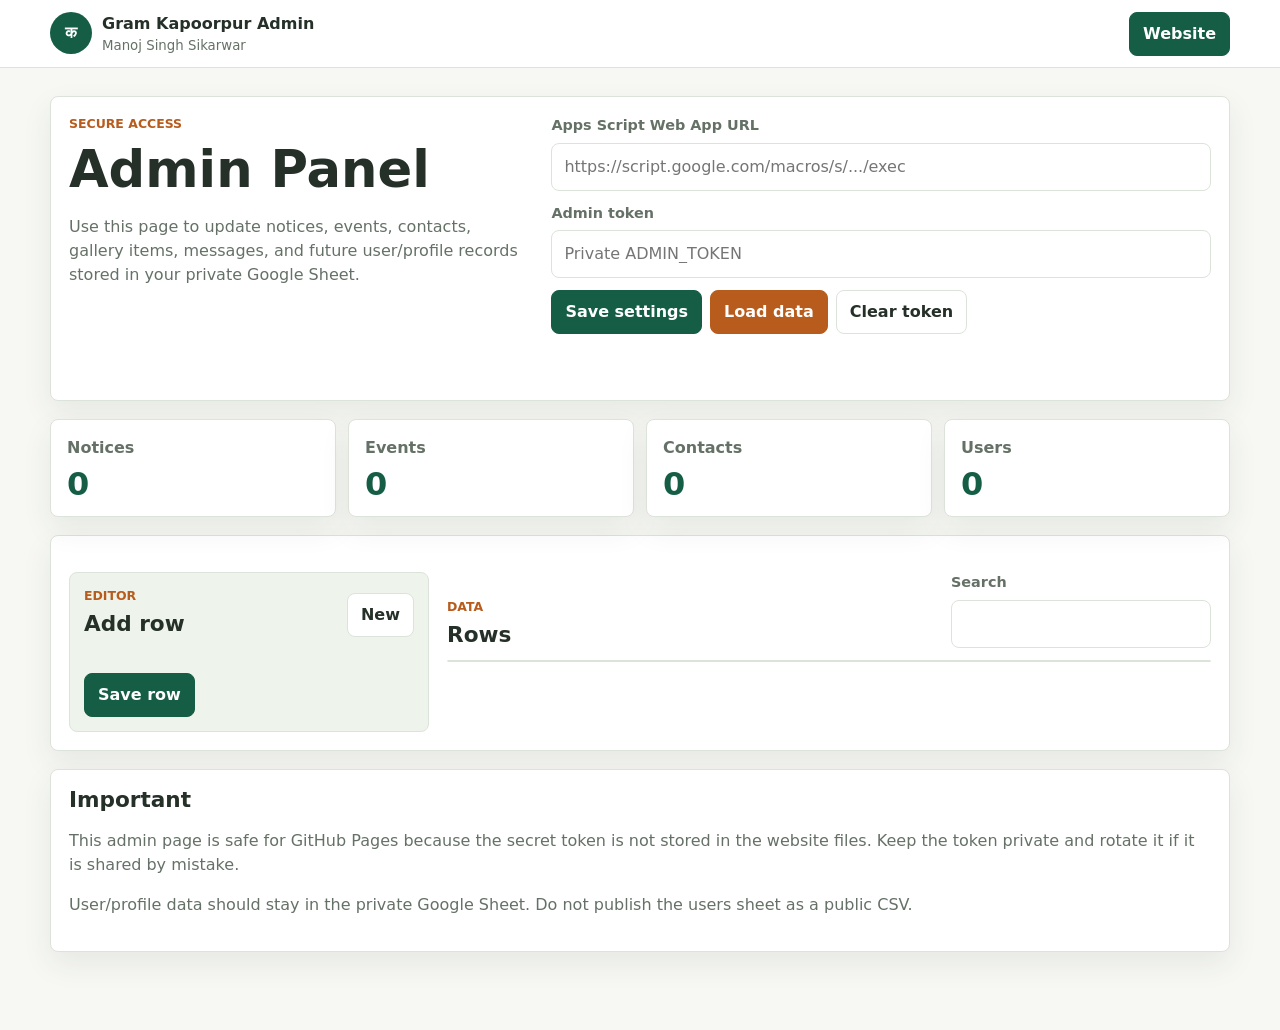
==== admin.html @ 26a429f3 "Publish Gram Kapoorpur website" ====
<!doctype html>
<html lang="hi">
<head>
  <meta charset="utf-8">
  <meta name="viewport" content="width=device-width, initial-scale=1">
  <meta name="robots" content="noindex,nofollow">
  <title>Admin | Gram Kapoorpur</title>
  <meta name="theme-color" content="#155e45">
  <link rel="icon" href="assets/favicon.svg" type="image/svg+xml">
  <link rel="stylesheet" href="admin.css">
  <script src="config.js" defer></script>
  <script src="admin.js" defer></script>
</head>
<body>
  <header class="admin-header">
    <a class="brand" href="index.html">
      <span class="brand-mark">क</span>
      <span>
        <strong>Gram Kapoorpur Admin</strong>
        <small>Manoj Singh Sikarwar</small>
      </span>
    </a>
    <a class="site-link" href="index.html">Website</a>
  </header>

  <main class="admin-shell">
    <section class="panel setup-panel" aria-labelledby="setupTitle">
      <div>
        <p class="eyebrow">Secure access</p>
        <h1 id="setupTitle">Admin Panel</h1>
        <p class="muted">Use this page to update notices, events, contacts, gallery items, messages, and future user/profile records stored in your private Google Sheet.</p>
      </div>

      <form id="settingsForm" class="settings-grid">
        <label>
          <span>Apps Script Web App URL</span>
          <input id="endpointInput" type="url" placeholder="https://script.google.com/macros/s/.../exec" autocomplete="off">
        </label>
        <label>
          <span>Admin token</span>
          <input id="tokenInput" type="password" placeholder="Private ADMIN_TOKEN" autocomplete="current-password">
        </label>
        <div class="button-row">
          <button type="submit">Save settings</button>
          <button type="button" class="secondary" id="loadButton">Load data</button>
          <button type="button" class="ghost" id="logoutButton">Clear token</button>
        </div>
      </form>
      <p class="status-line" id="statusLine" role="status" aria-live="polite"></p>
    </section>

    <section class="stats-grid" aria-label="Admin summary">
      <article><span>Notices</span><strong id="statNotices">0</strong></article>
      <article><span>Events</span><strong id="statEvents">0</strong></article>
      <article><span>Contacts</span><strong id="statDirectory">0</strong></article>
      <article><span>Users</span><strong id="statUsers">0</strong></article>
    </section>

    <section class="panel">
      <div class="tabs" id="tabs" role="tablist" aria-label="Admin sections"></div>
      <div class="admin-layout">
        <form class="editor" id="rowForm">
          <div class="editor-head">
            <div>
              <p class="eyebrow" id="editorEyebrow">Editor</p>
              <h2 id="editorTitle">Add row</h2>
            </div>
            <button type="button" class="ghost" id="resetFormButton">New</button>
          </div>
          <div id="formFields" class="form-fields"></div>
          <div class="button-row">
            <button type="submit" id="saveRowButton">Save row</button>
          </div>
          <input type="hidden" id="editingSheet">
          <input type="hidden" id="editingRow">
        </form>

        <div class="table-wrap">
          <div class="table-head">
            <div>
              <p class="eyebrow" id="tableEyebrow">Data</p>
              <h2 id="tableTitle">Rows</h2>
            </div>
            <label class="search-field">
              <span>Search</span>
              <input id="tableSearch" type="search" autocomplete="off">
            </label>
          </div>
          <div id="tableContainer" class="table-container"></div>
        </div>
      </div>
    </section>

    <section class="panel help-panel">
      <h2>Important</h2>
      <p>This admin page is safe for GitHub Pages because the secret token is not stored in the website files. Keep the token private and rotate it if it is shared by mistake.</p>
      <p>User/profile data should stay in the private Google Sheet. Do not publish the users sheet as a public CSV.</p>
    </section>
  </main>
</body>
</html>
---- admin.css ----
:root {
  --bg: #f7f8f4;
  --surface: #ffffff;
  --surface-soft: #eef4eb;
  --text: #243028;
  --muted: #657167;
  --primary: #155e45;
  --primary-strong: #0f4635;
  --accent: #b85c1d;
  --danger: #a8332f;
  --line: #dce3da;
  --shadow: 0 12px 30px rgba(37, 49, 41, 0.08);
  --radius: 8px;
  --container: 1180px;
}

* {
  box-sizing: border-box;
}

body {
  margin: 0;
  background: var(--bg);
  color: var(--text);
  font-family: "Nirmala UI", Mangal, system-ui, -apple-system, BlinkMacSystemFont, "Segoe UI", sans-serif;
  line-height: 1.5;
}

button,
input,
select,
textarea {
  font: inherit;
}

a {
  color: inherit;
  text-decoration: none;
}

.admin-header {
  position: sticky;
  top: 0;
  z-index: 20;
  display: flex;
  align-items: center;
  justify-content: space-between;
  gap: 18px;
  min-height: 68px;
  padding: 10px max(18px, calc((100vw - var(--container)) / 2));
  border-bottom: 1px solid var(--line);
  background: rgba(255, 255, 255, 0.94);
  backdrop-filter: blur(10px);
}

.brand {
  display: inline-flex;
  align-items: center;
  gap: 10px;
}

.brand-mark {
  display: grid;
  place-items: center;
  width: 42px;
  height: 42px;
  border-radius: 50%;
  background: var(--primary);
  color: #fff;
  font-weight: 900;
}

.brand strong,
.brand small {
  display: block;
}

.brand small,
.muted {
  color: var(--muted);
}

.site-link,
button {
  min-height: 42px;
  border: 1px solid var(--primary);
  border-radius: var(--radius);
  background: var(--primary);
  color: #fff;
  cursor: pointer;
  font-weight: 900;
  padding: 9px 13px;
}

button:hover,
button:focus-visible,
.site-link:hover,
.site-link:focus-visible {
  background: var(--primary-strong);
}

button.secondary {
  border-color: var(--accent);
  background: var(--accent);
}

button.ghost {
  border-color: var(--line);
  background: #fff;
  color: var(--text);
}

button.danger {
  border-color: var(--danger);
  background: var(--danger);
}

button.small {
  min-height: 34px;
  padding: 6px 9px;
  font-size: 0.88rem;
}

.admin-shell {
  width: min(var(--container), calc(100% - 28px));
  margin: 0 auto;
  padding: 28px 0 60px;
}

.panel,
.stats-grid article {
  border: 1px solid var(--line);
  border-radius: var(--radius);
  background: var(--surface);
  box-shadow: var(--shadow);
}

.panel {
  margin-bottom: 18px;
  padding: 18px;
}

.setup-panel {
  display: grid;
  grid-template-columns: 0.82fr 1.18fr;
  gap: 24px;
}

.eyebrow {
  margin: 0 0 6px;
  color: var(--accent);
  font-size: 0.78rem;
  font-weight: 900;
  letter-spacing: 0;
  text-transform: uppercase;
}

h1,
h2 {
  margin: 0;
  line-height: 1.15;
}

h1 {
  font-size: clamp(2rem, 4vw, 3.2rem);
}

h2 {
  font-size: 1.35rem;
}

.settings-grid,
.editor,
.form-fields {
  display: grid;
  gap: 12px;
}

label {
  display: grid;
  gap: 6px;
}

label span,
.search-field span {
  color: var(--muted);
  font-size: 0.9rem;
  font-weight: 900;
}

input,
select,
textarea {
  width: 100%;
  border: 1px solid var(--line);
  border-radius: var(--radius);
  background: #fff;
  color: var(--text);
  padding: 11px 12px;
  outline: 0;
}

textarea {
  min-height: 92px;
  resize: vertical;
}

input:focus,
select:focus,
textarea:focus {
  border-color: var(--primary);
  box-shadow: 0 0 0 3px rgba(21, 94, 69, 0.14);
}

.button-row {
  display: flex;
  flex-wrap: wrap;
  gap: 8px;
}

.status-line {
  min-height: 24px;
  margin: 0;
  color: var(--muted);
  font-weight: 900;
}

.status-line.good {
  color: var(--primary);
}

.status-line.bad {
  color: var(--danger);
}

.stats-grid {
  display: grid;
  grid-template-columns: repeat(4, 1fr);
  gap: 12px;
  margin-bottom: 18px;
}

.stats-grid article {
  padding: 16px;
}

.stats-grid span {
  display: block;
  color: var(--muted);
  font-weight: 900;
}

.stats-grid strong {
  display: block;
  color: var(--primary);
  font-size: 2rem;
  line-height: 1;
  margin-top: 8px;
}

.tabs {
  display: flex;
  flex-wrap: wrap;
  gap: 6px;
  margin-bottom: 18px;
}

.tabs button {
  border-color: var(--line);
  background: #fff;
  color: var(--muted);
}

.tabs button.active {
  border-color: var(--primary);
  background: var(--primary);
  color: #fff;
}

.admin-layout {
  display: grid;
  grid-template-columns: minmax(280px, 360px) minmax(0, 1fr);
  gap: 18px;
  align-items: start;
}

.editor {
  border: 1px solid var(--line);
  border-radius: var(--radius);
  background: var(--surface-soft);
  padding: 14px;
}

.editor-head,
.table-head {
  display: flex;
  align-items: end;
  justify-content: space-between;
  gap: 12px;
  margin-bottom: 12px;
}

.search-field {
  min-width: min(260px, 100%);
}

.table-wrap {
  min-width: 0;
}

.table-container {
  overflow: auto;
  border: 1px solid var(--line);
  border-radius: var(--radius);
  background: #fff;
}

table {
  width: 100%;
  min-width: 760px;
  border-collapse: collapse;
}

th,
td {
  border-bottom: 1px solid var(--line);
  padding: 10px;
  text-align: left;
  vertical-align: top;
}

th {
  position: sticky;
  top: 0;
  background: var(--surface-soft);
  color: var(--primary);
  font-size: 0.84rem;
  font-weight: 900;
  white-space: nowrap;
}

td {
  color: var(--text);
  font-size: 0.92rem;
}

td.actions {
  min-width: 205px;
}

.actions-row {
  display: flex;
  flex-wrap: wrap;
  gap: 6px;
}

.empty {
  margin: 0;
  padding: 24px;
  color: var(--muted);
  text-align: center;
}

.help-panel {
  color: var(--muted);
}

.help-panel h2 {
  color: var(--text);
  margin-bottom: 8px;
}

@media (max-width: 900px) {
  .setup-panel,
  .admin-layout {
    grid-template-columns: 1fr;
  }

  .stats-grid {
    grid-template-columns: repeat(2, 1fr);
  }

  .editor-head,
  .table-head {
    display: grid;
    align-items: start;
  }
}

@media (max-width: 520px) {
  .admin-header {
    padding-left: 12px;
    padding-right: 12px;
  }

  .brand small {
    display: none;
  }

  .stats-grid {
    grid-template-columns: 1fr;
  }
}
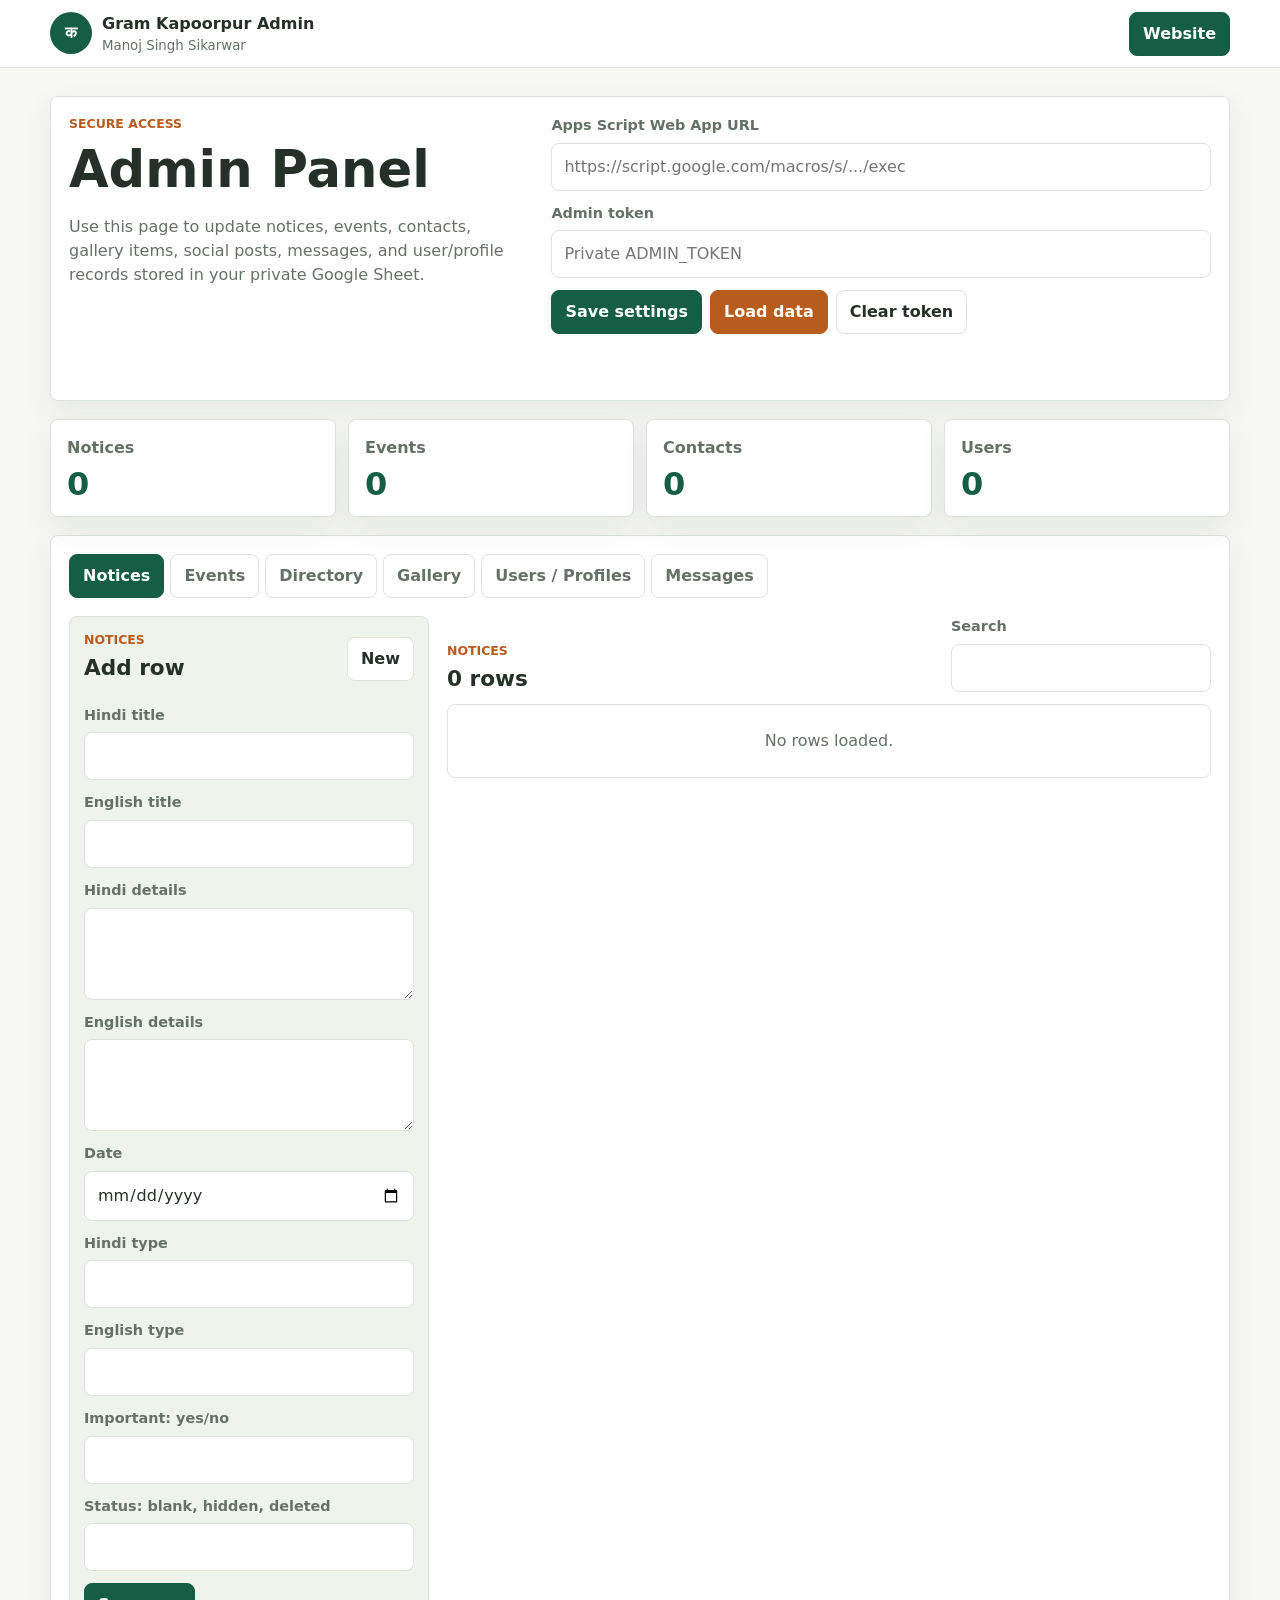
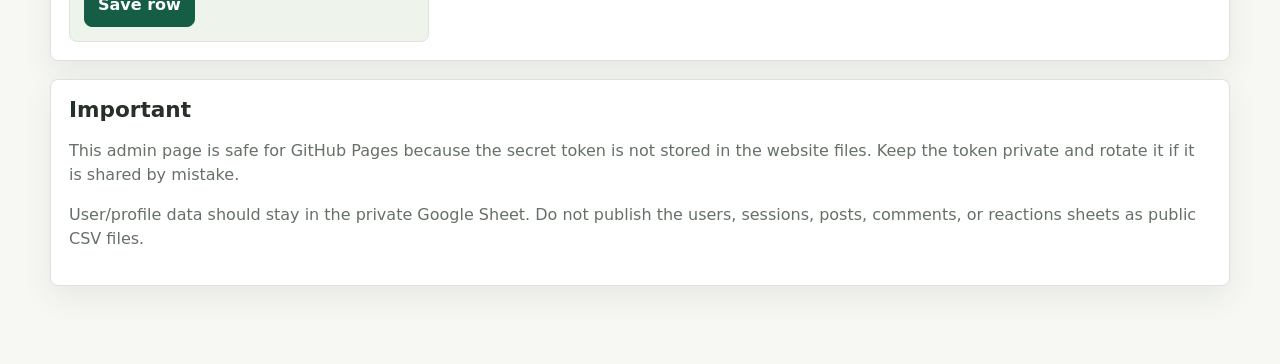
==== commit 288e698c: "Add Kapoorpur Social login network" ====
--- a/admin.html
+++ b/admin.html
@@ -28,7 +28,7 @@
       <div>
         <p class="eyebrow">Secure access</p>
         <h1 id="setupTitle">Admin Panel</h1>
-        <p class="muted">Use this page to update notices, events, contacts, gallery items, messages, and future user/profile records stored in your private Google Sheet.</p>
+      <p class="muted">Use this page to update notices, events, contacts, gallery items, social posts, messages, and user/profile records stored in your private Google Sheet.</p>
       </div>
 
       <form id="settingsForm" class="settings-grid">
@@ -94,7 +94,7 @@
     <section class="panel help-panel">
       <h2>Important</h2>
       <p>This admin page is safe for GitHub Pages because the secret token is not stored in the website files. Keep the token private and rotate it if it is shared by mistake.</p>
-      <p>User/profile data should stay in the private Google Sheet. Do not publish the users sheet as a public CSV.</p>
+      <p>User/profile data should stay in the private Google Sheet. Do not publish the users, sessions, posts, comments, or reactions sheets as public CSV files.</p>
     </section>
   </main>
 </body>
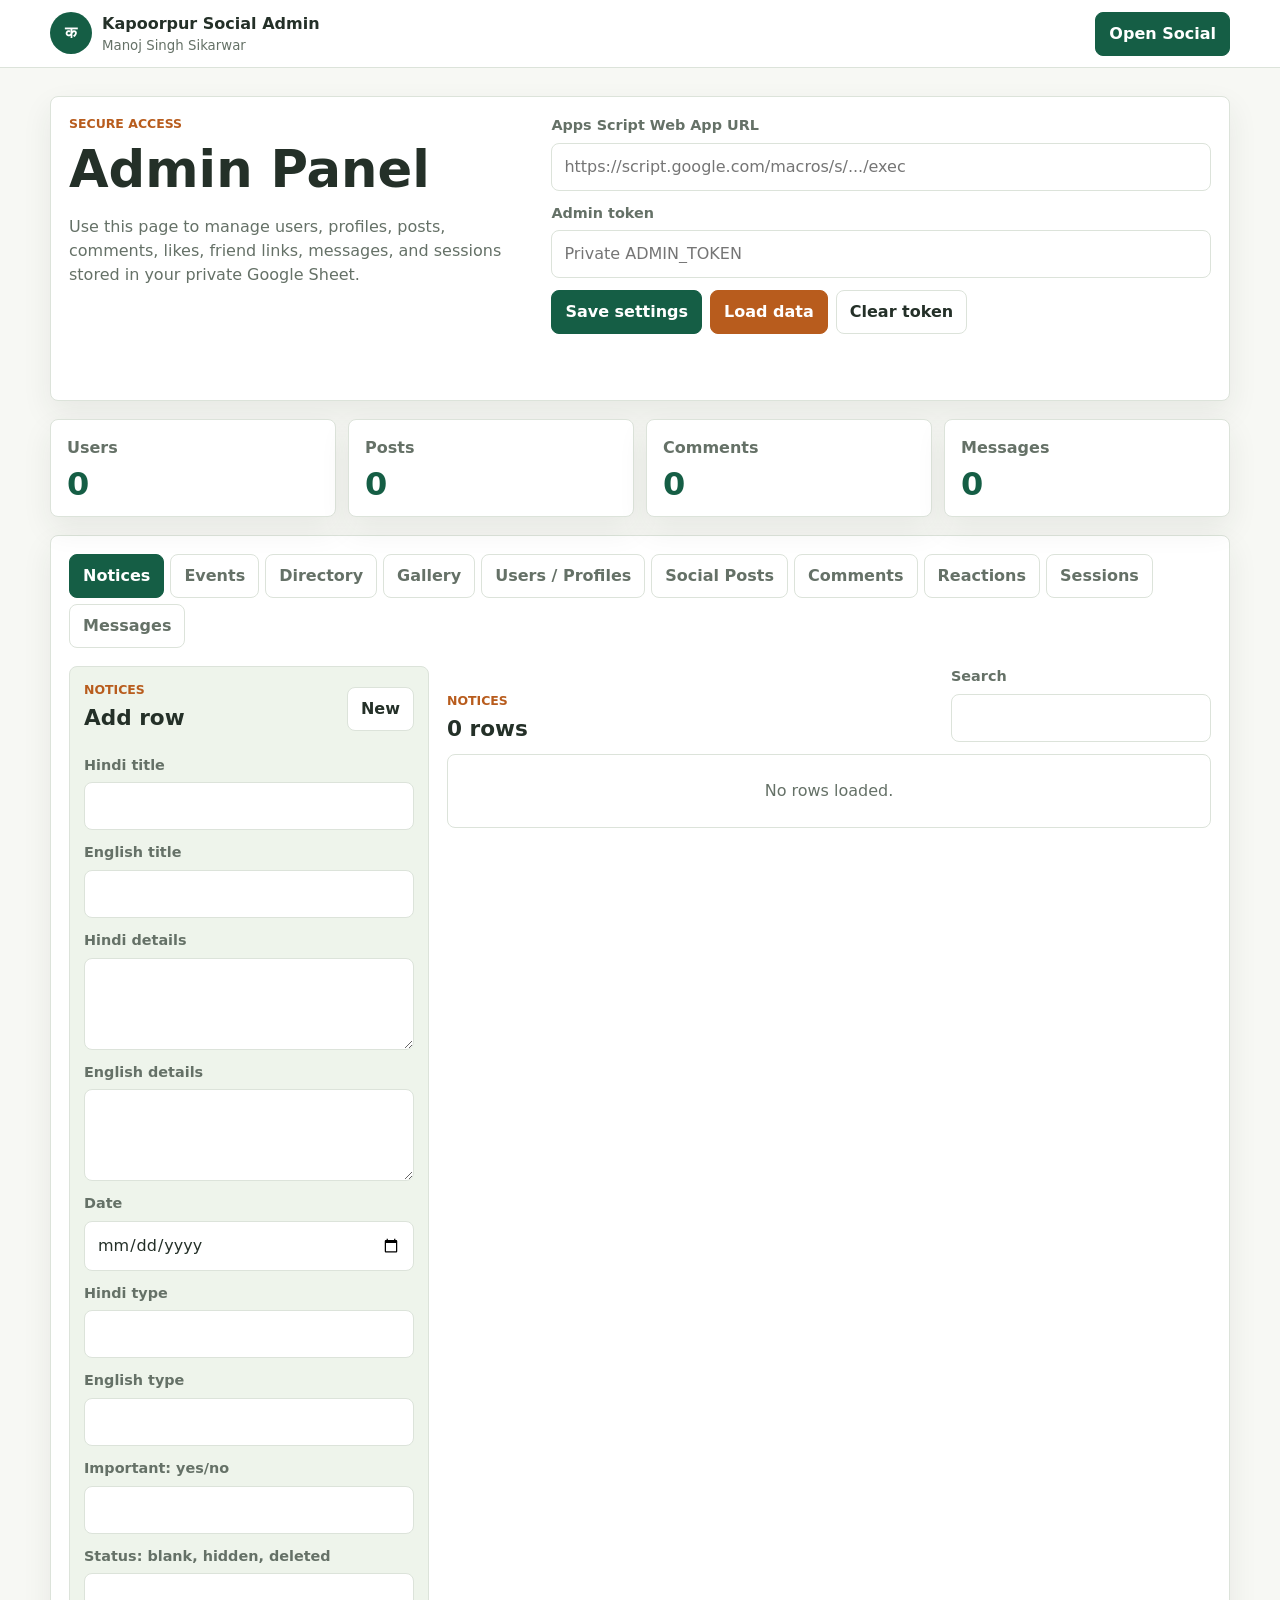
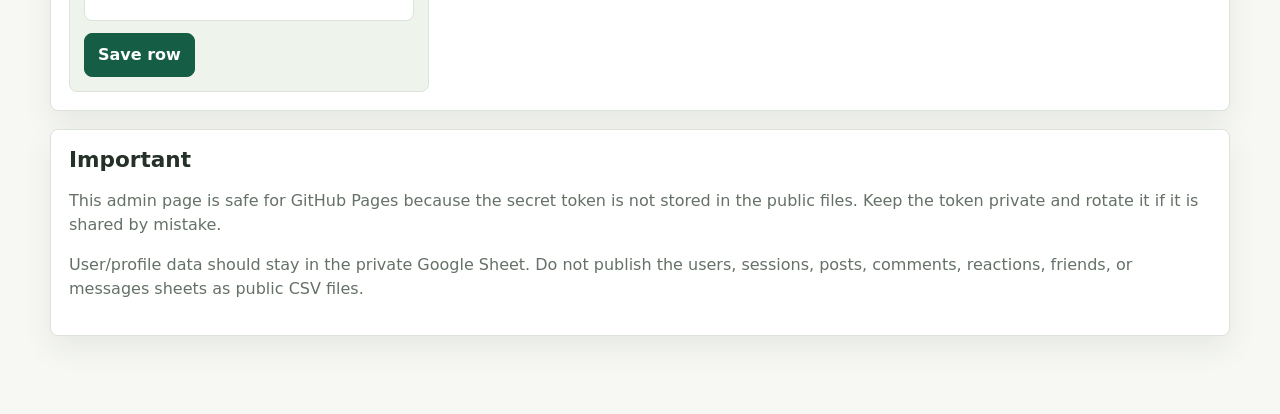
==== commit 5dad1f55: "Update Kapoorpur Social: admin.html" ====
--- a/admin.html
+++ b/admin.html
@@ -4,7 +4,7 @@
   <meta charset="utf-8">
   <meta name="viewport" content="width=device-width, initial-scale=1">
   <meta name="robots" content="noindex,nofollow">
-  <title>Admin | Gram Kapoorpur</title>
+  <title>Admin | Kapoorpur Social</title>
   <meta name="theme-color" content="#155e45">
   <link rel="icon" href="assets/favicon.svg" type="image/svg+xml">
   <link rel="stylesheet" href="admin.css">
@@ -16,11 +16,11 @@
     <a class="brand" href="index.html">
       <span class="brand-mark">क</span>
       <span>
-        <strong>Gram Kapoorpur Admin</strong>
+        <strong>Kapoorpur Social Admin</strong>
         <small>Manoj Singh Sikarwar</small>
       </span>
     </a>
-    <a class="site-link" href="index.html">Website</a>
+    <a class="site-link" href="index.html">Open Social</a>
   </header>
 
   <main class="admin-shell">
@@ -28,7 +28,7 @@
       <div>
         <p class="eyebrow">Secure access</p>
         <h1 id="setupTitle">Admin Panel</h1>
-      <p class="muted">Use this page to update notices, events, contacts, gallery items, social posts, messages, and user/profile records stored in your private Google Sheet.</p>
+      <p class="muted">Use this page to manage users, profiles, posts, comments, likes, friend links, messages, and sessions stored in your private Google Sheet.</p>
       </div>
 
       <form id="settingsForm" class="settings-grid">
@@ -50,10 +50,10 @@
     </section>
 
     <section class="stats-grid" aria-label="Admin summary">
-      <article><span>Notices</span><strong id="statNotices">0</strong></article>
-      <article><span>Events</span><strong id="statEvents">0</strong></article>
-      <article><span>Contacts</span><strong id="statDirectory">0</strong></article>
       <article><span>Users</span><strong id="statUsers">0</strong></article>
+      <article><span>Posts</span><strong id="statPosts">0</strong></article>
+      <article><span>Comments</span><strong id="statComments">0</strong></article>
+      <article><span>Messages</span><strong id="statMessages">0</strong></article>
     </section>
 
     <section class="panel">
@@ -93,8 +93,8 @@
 
     <section class="panel help-panel">
       <h2>Important</h2>
-      <p>This admin page is safe for GitHub Pages because the secret token is not stored in the website files. Keep the token private and rotate it if it is shared by mistake.</p>
-      <p>User/profile data should stay in the private Google Sheet. Do not publish the users, sessions, posts, comments, or reactions sheets as public CSV files.</p>
+      <p>This admin page is safe for GitHub Pages because the secret token is not stored in the public files. Keep the token private and rotate it if it is shared by mistake.</p>
+      <p>User/profile data should stay in the private Google Sheet. Do not publish the users, sessions, posts, comments, reactions, friends, or messages sheets as public CSV files.</p>
     </section>
   </main>
 </body>
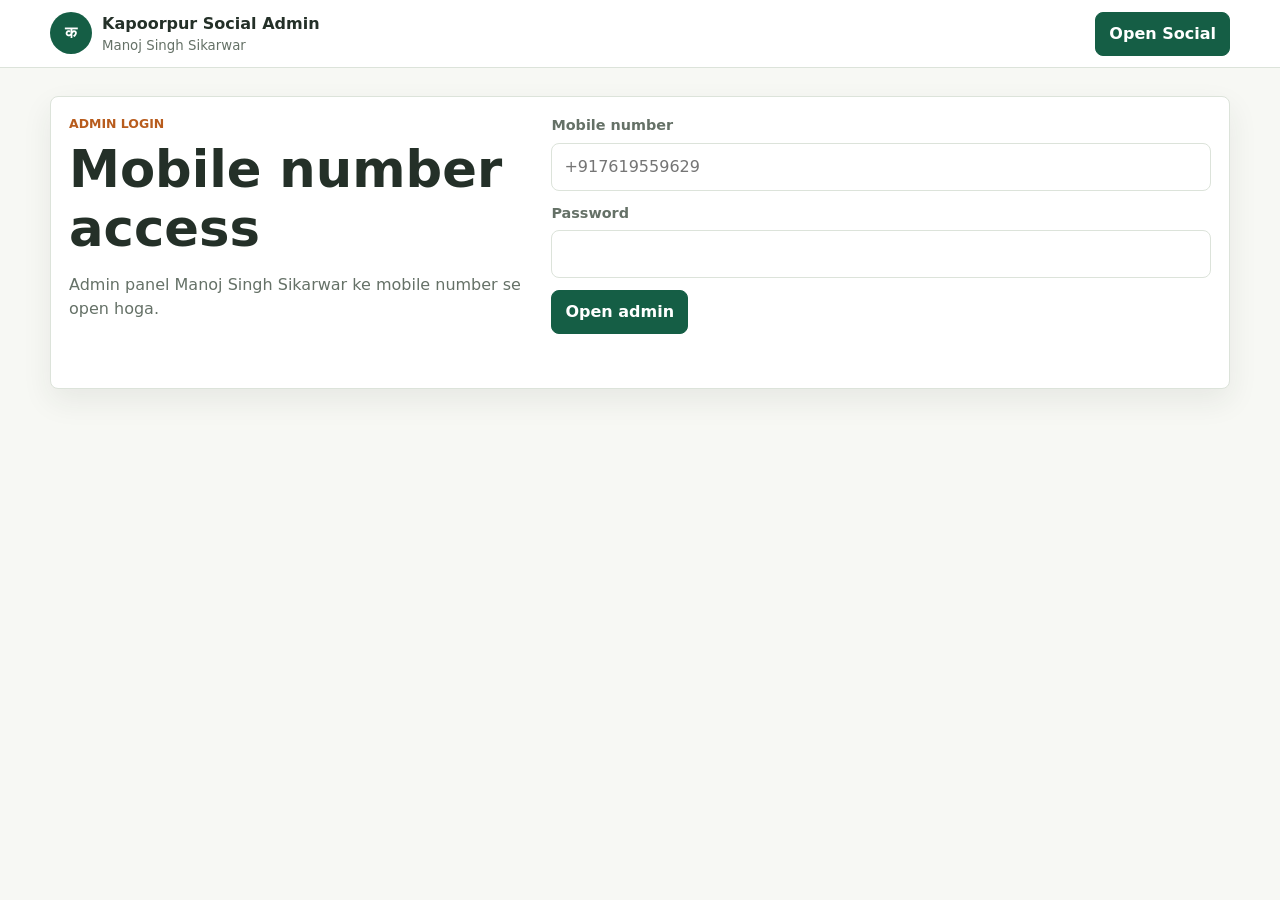
==== commit 2c8b547b: "Add social media uploads and admin mobile login for admin.html" ====
--- a/admin.html
+++ b/admin.html
@@ -23,7 +23,31 @@
     <a class="site-link" href="index.html">Open Social</a>
   </header>
 
-  <main class="admin-shell">
+  <main class="admin-shell" id="adminGate">
+    <section class="panel setup-panel">
+      <div>
+        <p class="eyebrow">Admin login</p>
+        <h1>Mobile number access</h1>
+        <p class="muted">Admin panel Manoj Singh Sikarwar ke mobile number se open hoga.</p>
+      </div>
+      <form id="adminGateForm" class="settings-grid">
+        <label>
+          <span>Mobile number</span>
+          <input id="adminMobileInput" type="tel" inputmode="tel" autocomplete="tel" placeholder="+917619559629" required>
+        </label>
+        <label>
+          <span>Password</span>
+          <input id="adminPasswordInput" type="password" autocomplete="current-password" required>
+        </label>
+        <div class="button-row">
+          <button type="submit">Open admin</button>
+        </div>
+        <p class="status-line" id="adminGateStatus" role="status" aria-live="polite"></p>
+      </form>
+    </section>
+  </main>
+
+  <main class="admin-shell" id="adminApp" hidden>
     <section class="panel setup-panel" aria-labelledby="setupTitle">
       <div>
         <p class="eyebrow">Secure access</p>
